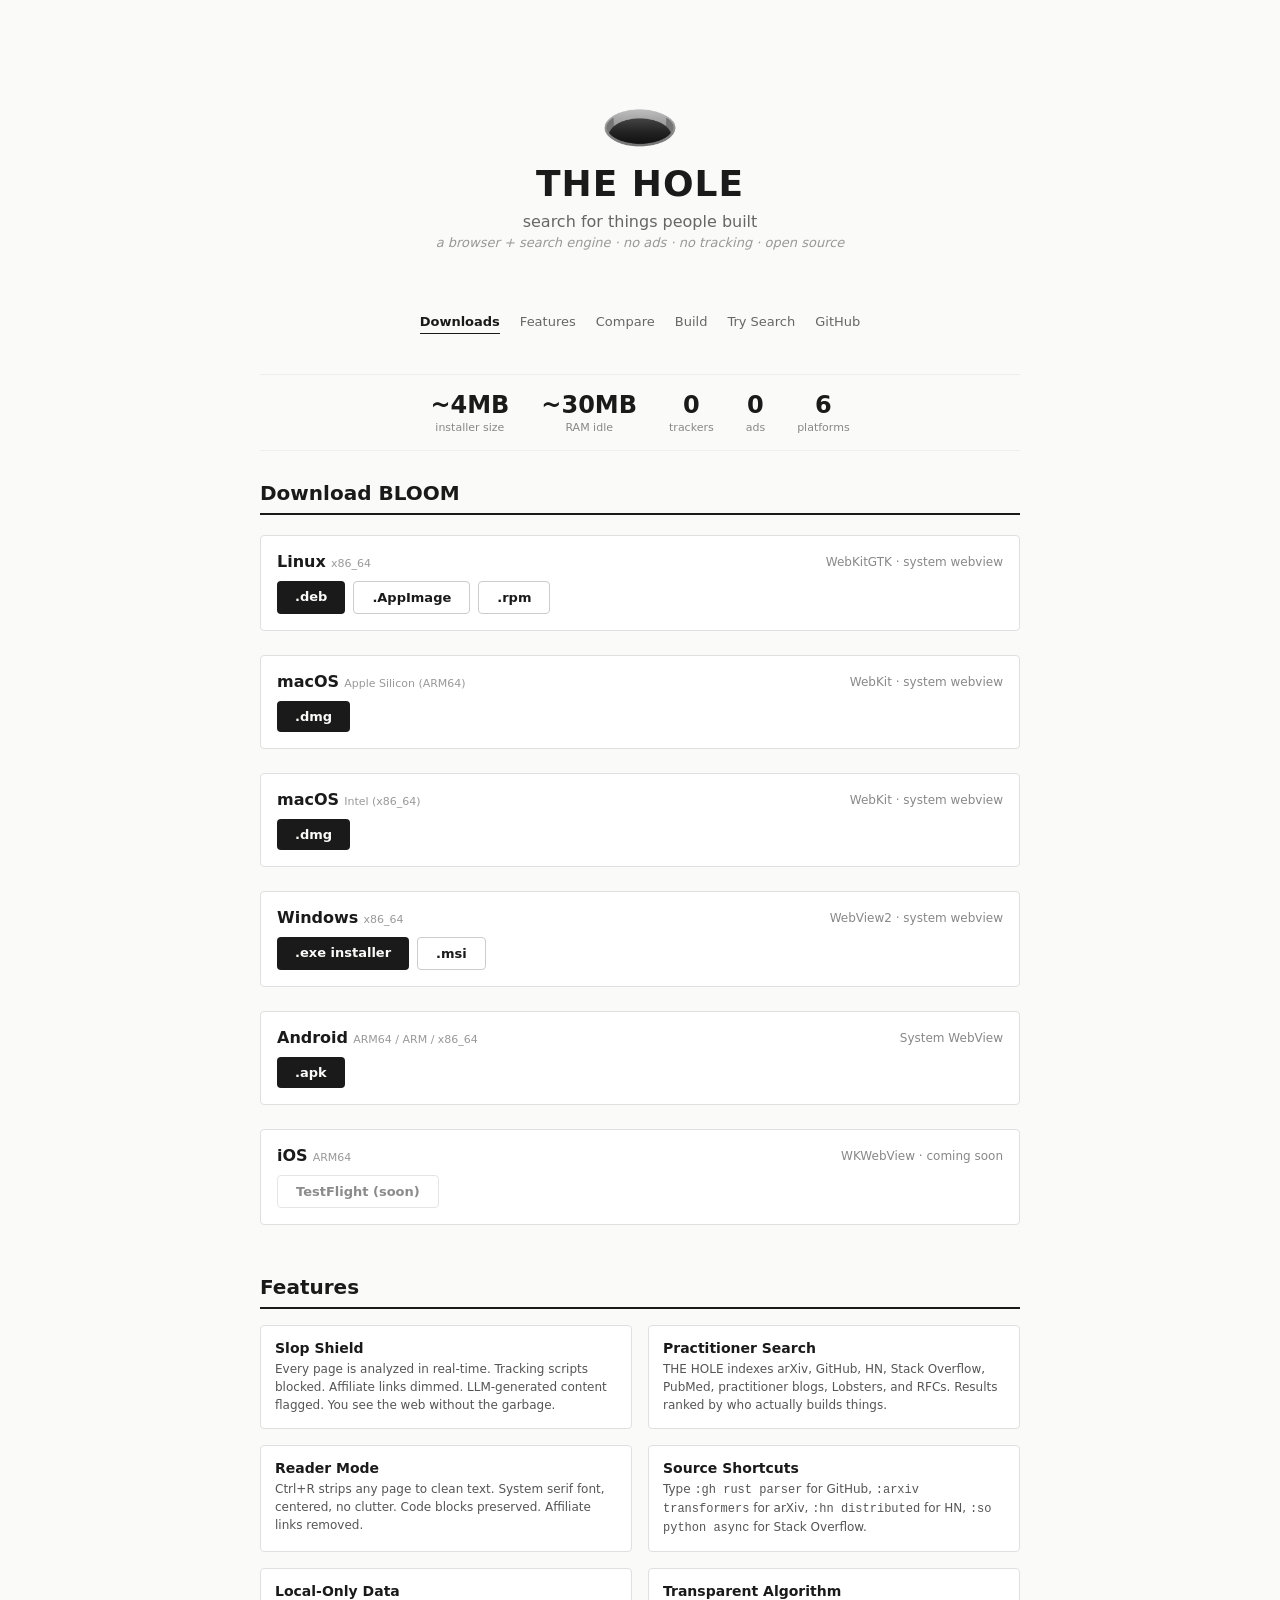
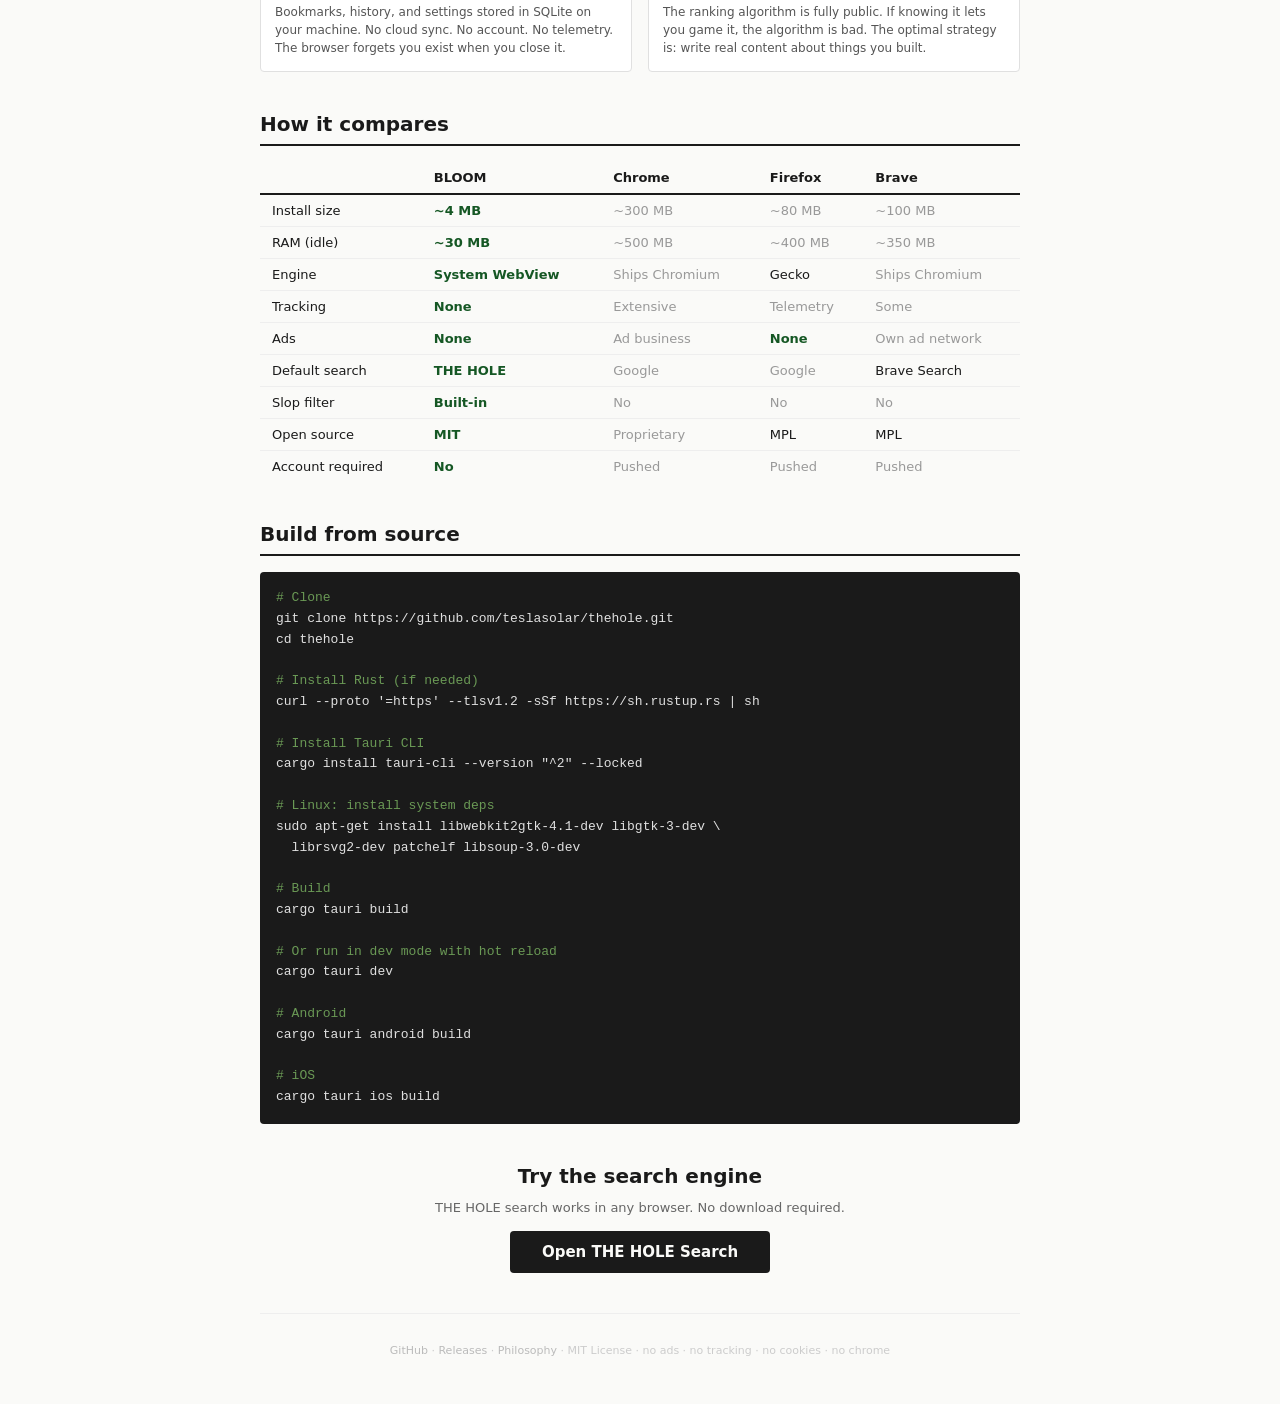
==== index.html @ 4059f8d6 "Add GitHub Pages site with download page and platform install guides - index.html: main landing page" ====
<!DOCTYPE html>
<html lang="en">
<head>
<meta charset="UTF-8">
<meta name="viewport" content="width=device-width,initial-scale=1">
<title>THE HOLE — download the browser that searches for things people built</title>
<meta name="description" content="Download BLOOM, the browser that IS the search engine. 4MB. No ads. No tracking. No Chrome.">
<style>
*{margin:0;padding:0;box-sizing:border-box}
body{font-family:system-ui,-apple-system,sans-serif;background:#fafaf8;color:#1a1a1a;min-height:100vh}
a{color:#1a1a1a}

/* ═══ LAYOUT ═══ */
.container{max-width:800px;margin:0 auto;padding:20px}

/* ═══ HERO ═══ */
.hero{text-align:center;padding:60px 0 40px}
.hero .icon{font-size:64px;margin-bottom:8px}
.hero h1{font-size:36px;font-weight:800;letter-spacing:1px}
.hero .tagline{color:#666;font-size:16px;margin-top:8px}
.hero .sub{color:#999;font-size:13px;margin-top:4px;font-style:italic}

/* ═══ NAV ═══ */
.nav{display:flex;justify-content:center;gap:20px;margin:20px 0 40px;font-size:13px}
.nav a{color:#666;text-decoration:none;padding:4px 0;border-bottom:1px solid transparent}
.nav a:hover{color:#1a1a1a;border-bottom-color:#1a1a1a}
.nav a.active{color:#1a1a1a;border-bottom-color:#1a1a1a;font-weight:600}

/* ═══ DOWNLOADS ═══ */
.downloads{margin:0 0 50px}
.downloads h2{font-size:20px;font-weight:700;margin-bottom:20px;padding-bottom:8px;border-bottom:2px solid #1a1a1a}
.platform{margin-bottom:24px;padding:16px;border:1px solid #e0e0e0;border-radius:4px;background:#fff}
.platform-header{display:flex;align-items:center;justify-content:space-between;margin-bottom:10px;flex-wrap:wrap;gap:8px}
.platform-name{font-size:16px;font-weight:700}
.platform-arch{font-size:11px;color:#999;font-weight:normal}
.platform-meta{font-size:12px;color:#888}
.dl-links{display:flex;gap:8px;flex-wrap:wrap}
.dl-btn{display:inline-block;padding:8px 18px;background:#1a1a1a;color:#fafaf8;text-decoration:none;border-radius:4px;font-size:13px;font-weight:600;transition:background .15s}
.dl-btn:hover{background:#333;color:#fafaf8}
.dl-btn.secondary{background:none;color:#1a1a1a;border:1px solid #ccc}
.dl-btn.secondary:hover{border-color:#1a1a1a}
.dl-size{font-size:11px;color:#999;margin-left:4px}

/* ═══ STATS ═══ */
.stats-bar{display:flex;justify-content:center;gap:32px;margin:30px 0;padding:16px 0;border-top:1px solid #eee;border-bottom:1px solid #eee}
.stat{text-align:center}
.stat-val{font-size:24px;font-weight:800}
.stat-label{font-size:11px;color:#888;margin-top:2px}

/* ═══ COMPARISON ═══ */
.compare{margin:40px 0}
.compare h2{font-size:20px;font-weight:700;margin-bottom:16px;padding-bottom:8px;border-bottom:2px solid #1a1a1a}
.compare-table{width:100%;border-collapse:collapse;font-size:13px}
.compare-table th{text-align:left;padding:8px 12px;border-bottom:2px solid #1a1a1a;font-weight:700}
.compare-table td{padding:8px 12px;border-bottom:1px solid #eee}
.compare-table tr:last-child td{border-bottom:none}
.compare-table .win{color:#155724;font-weight:600}
.compare-table .lose{color:#999}

/* ═══ FEATURES ═══ */
.features{margin:40px 0}
.features h2{font-size:20px;font-weight:700;margin-bottom:16px;padding-bottom:8px;border-bottom:2px solid #1a1a1a}
.feature-grid{display:grid;grid-template-columns:1fr 1fr;gap:16px}
.feature{padding:14px;border:1px solid #e0e0e0;border-radius:4px;background:#fff}
.feature h3{font-size:14px;font-weight:700;margin-bottom:4px}
.feature p{font-size:12px;color:#555;line-height:1.5}

/* ═══ BUILD FROM SOURCE ═══ */
.source{margin:40px 0}
.source h2{font-size:20px;font-weight:700;margin-bottom:16px;padding-bottom:8px;border-bottom:2px solid #1a1a1a}
.source pre{background:#1a1a1a;color:#e0e0e0;padding:16px;border-radius:4px;overflow-x:auto;font-size:13px;line-height:1.6}
.source code{font-family:'SF Mono',Monaco,'Cascadia Code',monospace}
.source .comment{color:#6a9955}

/* ═══ SEARCH ENGINE ═══ */
.search-section{margin:40px 0;text-align:center}
.search-section h2{font-size:20px;font-weight:700;margin-bottom:12px}
.search-section p{font-size:13px;color:#666;margin-bottom:16px}
.try-btn{display:inline-block;padding:12px 32px;background:#1a1a1a;color:#fafaf8;text-decoration:none;border-radius:4px;font-size:15px;font-weight:700}
.try-btn:hover{background:#333;color:#fafaf8}

/* ═══ FOOTER ═══ */
.footer{text-align:center;padding:30px 0;margin-top:40px;border-top:1px solid #eee;font-size:11px;color:#ccc}
.footer a{color:#bbb;text-decoration:none}
.footer a:hover{color:#888}

/* ═══ RESPONSIVE ═══ */
@media(max-width:600px){
  .hero{padding:30px 0 20px}
  .hero h1{font-size:26px}
  .feature-grid{grid-template-columns:1fr}
  .stats-bar{flex-wrap:wrap;gap:16px}
  .compare-table{font-size:12px}
  .compare-table th,.compare-table td{padding:6px 8px}
  .platform-header{flex-direction:column;align-items:flex-start}
}
</style>
</head>
<body>

<div class="container">

  <!-- ═══ HERO ═══ -->
  <div class="hero">
    <div class="icon">&#x1F573;&#xFE0F;</div>
    <h1>THE HOLE</h1>
    <div class="tagline">search for things people built</div>
    <div class="sub">a browser + search engine &middot; no ads &middot; no tracking &middot; open source</div>
  </div>

  <!-- ═══ NAV ═══ -->
  <div class="nav">
    <a href="#downloads" class="active">Downloads</a>
    <a href="#features">Features</a>
    <a href="#compare">Compare</a>
    <a href="#source">Build</a>
    <a href="frontend/index.html">Try Search</a>
    <a href="https://github.com/teslasolar/thehole">GitHub</a>
  </div>

  <!-- ═══ STATS ═══ -->
  <div class="stats-bar">
    <div class="stat"><div class="stat-val">~4MB</div><div class="stat-label">installer size</div></div>
    <div class="stat"><div class="stat-val">~30MB</div><div class="stat-label">RAM idle</div></div>
    <div class="stat"><div class="stat-val">0</div><div class="stat-label">trackers</div></div>
    <div class="stat"><div class="stat-val">0</div><div class="stat-label">ads</div></div>
    <div class="stat"><div class="stat-val">6</div><div class="stat-label">platforms</div></div>
  </div>

  <!-- ═══ DOWNLOADS ═══ -->
  <div class="downloads" id="downloads">
    <h2>Download BLOOM</h2>

    <div class="platform">
      <div class="platform-header">
        <div><span class="platform-name">Linux</span> <span class="platform-arch">x86_64</span></div>
        <div class="platform-meta">WebKitGTK &middot; system webview</div>
      </div>
      <div class="dl-links">
        <a class="dl-btn" href="https://github.com/teslasolar/thehole/releases/latest/download/THE.HOLE.BROWSER_amd64.deb">.deb</a>
        <a class="dl-btn secondary" href="https://github.com/teslasolar/thehole/releases/latest/download/THE.HOLE.BROWSER_amd64.AppImage">.AppImage</a>
        <a class="dl-btn secondary" href="https://github.com/teslasolar/thehole/releases/latest/download/THE.HOLE.BROWSER.x86_64.rpm">.rpm</a>
      </div>
    </div>

    <div class="platform">
      <div class="platform-header">
        <div><span class="platform-name">macOS</span> <span class="platform-arch">Apple Silicon (ARM64)</span></div>
        <div class="platform-meta">WebKit &middot; system webview</div>
      </div>
      <div class="dl-links">
        <a class="dl-btn" href="https://github.com/teslasolar/thehole/releases/latest/download/THE.HOLE.BROWSER_aarch64.dmg">.dmg</a>
      </div>
    </div>

    <div class="platform">
      <div class="platform-header">
        <div><span class="platform-name">macOS</span> <span class="platform-arch">Intel (x86_64)</span></div>
        <div class="platform-meta">WebKit &middot; system webview</div>
      </div>
      <div class="dl-links">
        <a class="dl-btn" href="https://github.com/teslasolar/thehole/releases/latest/download/THE.HOLE.BROWSER_x64.dmg">.dmg</a>
      </div>
    </div>

    <div class="platform">
      <div class="platform-header">
        <div><span class="platform-name">Windows</span> <span class="platform-arch">x86_64</span></div>
        <div class="platform-meta">WebView2 &middot; system webview</div>
      </div>
      <div class="dl-links">
        <a class="dl-btn" href="https://github.com/teslasolar/thehole/releases/latest/download/THE.HOLE.BROWSER_x64-setup.exe">.exe installer</a>
        <a class="dl-btn secondary" href="https://github.com/teslasolar/thehole/releases/latest/download/THE.HOLE.BROWSER_x64.msi">.msi</a>
      </div>
    </div>

    <div class="platform">
      <div class="platform-header">
        <div><span class="platform-name">Android</span> <span class="platform-arch">ARM64 / ARM / x86_64</span></div>
        <div class="platform-meta">System WebView</div>
      </div>
      <div class="dl-links">
        <a class="dl-btn" href="https://github.com/teslasolar/thehole/releases/latest/download/THE.HOLE.BROWSER.apk">.apk</a>
      </div>
    </div>

    <div class="platform">
      <div class="platform-header">
        <div><span class="platform-name">iOS</span> <span class="platform-arch">ARM64</span></div>
        <div class="platform-meta">WKWebView &middot; coming soon</div>
      </div>
      <div class="dl-links">
        <span class="dl-btn secondary" style="opacity:0.5;cursor:default">TestFlight (soon)</span>
      </div>
    </div>
  </div>

  <!-- ═══ FEATURES ═══ -->
  <div class="features" id="features">
    <h2>Features</h2>
    <div class="feature-grid">
      <div class="feature">
        <h3>Slop Shield</h3>
        <p>Every page is analyzed in real-time. Tracking scripts blocked. Affiliate links dimmed. LLM-generated content flagged. You see the web without the garbage.</p>
      </div>
      <div class="feature">
        <h3>Practitioner Search</h3>
        <p>THE HOLE indexes arXiv, GitHub, HN, Stack Overflow, PubMed, practitioner blogs, Lobsters, and RFCs. Results ranked by who actually builds things.</p>
      </div>
      <div class="feature">
        <h3>Reader Mode</h3>
        <p>Ctrl+R strips any page to clean text. System serif font, centered, no clutter. Code blocks preserved. Affiliate links removed.</p>
      </div>
      <div class="feature">
        <h3>Source Shortcuts</h3>
        <p>Type <code>:gh rust parser</code> for GitHub, <code>:arxiv transformers</code> for arXiv, <code>:hn distributed</code> for HN, <code>:so python async</code> for Stack Overflow.</p>
      </div>
      <div class="feature">
        <h3>Local-Only Data</h3>
        <p>Bookmarks, history, and settings stored in SQLite on your machine. No cloud sync. No account. No telemetry. The browser forgets you exist when you close it.</p>
      </div>
      <div class="feature">
        <h3>Transparent Algorithm</h3>
        <p>The ranking algorithm is fully public. If knowing it lets you game it, the algorithm is bad. The optimal strategy is: write real content about things you built.</p>
      </div>
    </div>
  </div>

  <!-- ═══ COMPARISON ═══ -->
  <div class="compare" id="compare">
    <h2>How it compares</h2>
    <table class="compare-table">
      <thead>
        <tr><th></th><th>BLOOM</th><th>Chrome</th><th>Firefox</th><th>Brave</th></tr>
      </thead>
      <tbody>
        <tr>
          <td>Install size</td>
          <td class="win">~4 MB</td>
          <td class="lose">~300 MB</td>
          <td class="lose">~80 MB</td>
          <td class="lose">~100 MB</td>
        </tr>
        <tr>
          <td>RAM (idle)</td>
          <td class="win">~30 MB</td>
          <td class="lose">~500 MB</td>
          <td class="lose">~400 MB</td>
          <td class="lose">~350 MB</td>
        </tr>
        <tr>
          <td>Engine</td>
          <td class="win">System WebView</td>
          <td class="lose">Ships Chromium</td>
          <td>Gecko</td>
          <td class="lose">Ships Chromium</td>
        </tr>
        <tr>
          <td>Tracking</td>
          <td class="win">None</td>
          <td class="lose">Extensive</td>
          <td class="lose">Telemetry</td>
          <td class="lose">Some</td>
        </tr>
        <tr>
          <td>Ads</td>
          <td class="win">None</td>
          <td class="lose">Ad business</td>
          <td class="win">None</td>
          <td class="lose">Own ad network</td>
        </tr>
        <tr>
          <td>Default search</td>
          <td class="win">THE HOLE</td>
          <td class="lose">Google</td>
          <td class="lose">Google</td>
          <td>Brave Search</td>
        </tr>
        <tr>
          <td>Slop filter</td>
          <td class="win">Built-in</td>
          <td class="lose">No</td>
          <td class="lose">No</td>
          <td class="lose">No</td>
        </tr>
        <tr>
          <td>Open source</td>
          <td class="win">MIT</td>
          <td class="lose">Proprietary</td>
          <td>MPL</td>
          <td>MPL</td>
        </tr>
        <tr>
          <td>Account required</td>
          <td class="win">No</td>
          <td class="lose">Pushed</td>
          <td class="lose">Pushed</td>
          <td class="lose">Pushed</td>
        </tr>
      </tbody>
    </table>
  </div>

  <!-- ═══ BUILD FROM SOURCE ═══ -->
  <div class="source" id="source">
    <h2>Build from source</h2>
    <pre><code><span class="comment"># Clone</span>
git clone https://github.com/teslasolar/thehole.git
cd thehole

<span class="comment"># Install Rust (if needed)</span>
curl --proto '=https' --tlsv1.2 -sSf https://sh.rustup.rs | sh

<span class="comment"># Install Tauri CLI</span>
cargo install tauri-cli --version "^2" --locked

<span class="comment"># Linux: install system deps</span>
sudo apt-get install libwebkit2gtk-4.1-dev libgtk-3-dev \
  librsvg2-dev patchelf libsoup-3.0-dev

<span class="comment"># Build</span>
cargo tauri build

<span class="comment"># Or run in dev mode with hot reload</span>
cargo tauri dev

<span class="comment"># Android</span>
cargo tauri android build

<span class="comment"># iOS</span>
cargo tauri ios build</code></pre>
  </div>

  <!-- ═══ TRY THE SEARCH ENGINE ═══ -->
  <div class="search-section">
    <h2>Try the search engine</h2>
    <p>THE HOLE search works in any browser. No download required.</p>
    <a class="try-btn" href="frontend/index.html">Open THE HOLE Search</a>
  </div>

  <!-- ═══ FOOTER ═══ -->
  <div class="footer">
    <a href="https://github.com/teslasolar/thehole">GitHub</a> &middot;
    <a href="https://github.com/teslasolar/thehole/releases">Releases</a> &middot;
    <a href="docs/PHILOSOPHY.md">Philosophy</a> &middot;
    MIT License &middot;
    no ads &middot; no tracking &middot; no cookies &middot; no chrome
  </div>

</div>

</body>
</html>
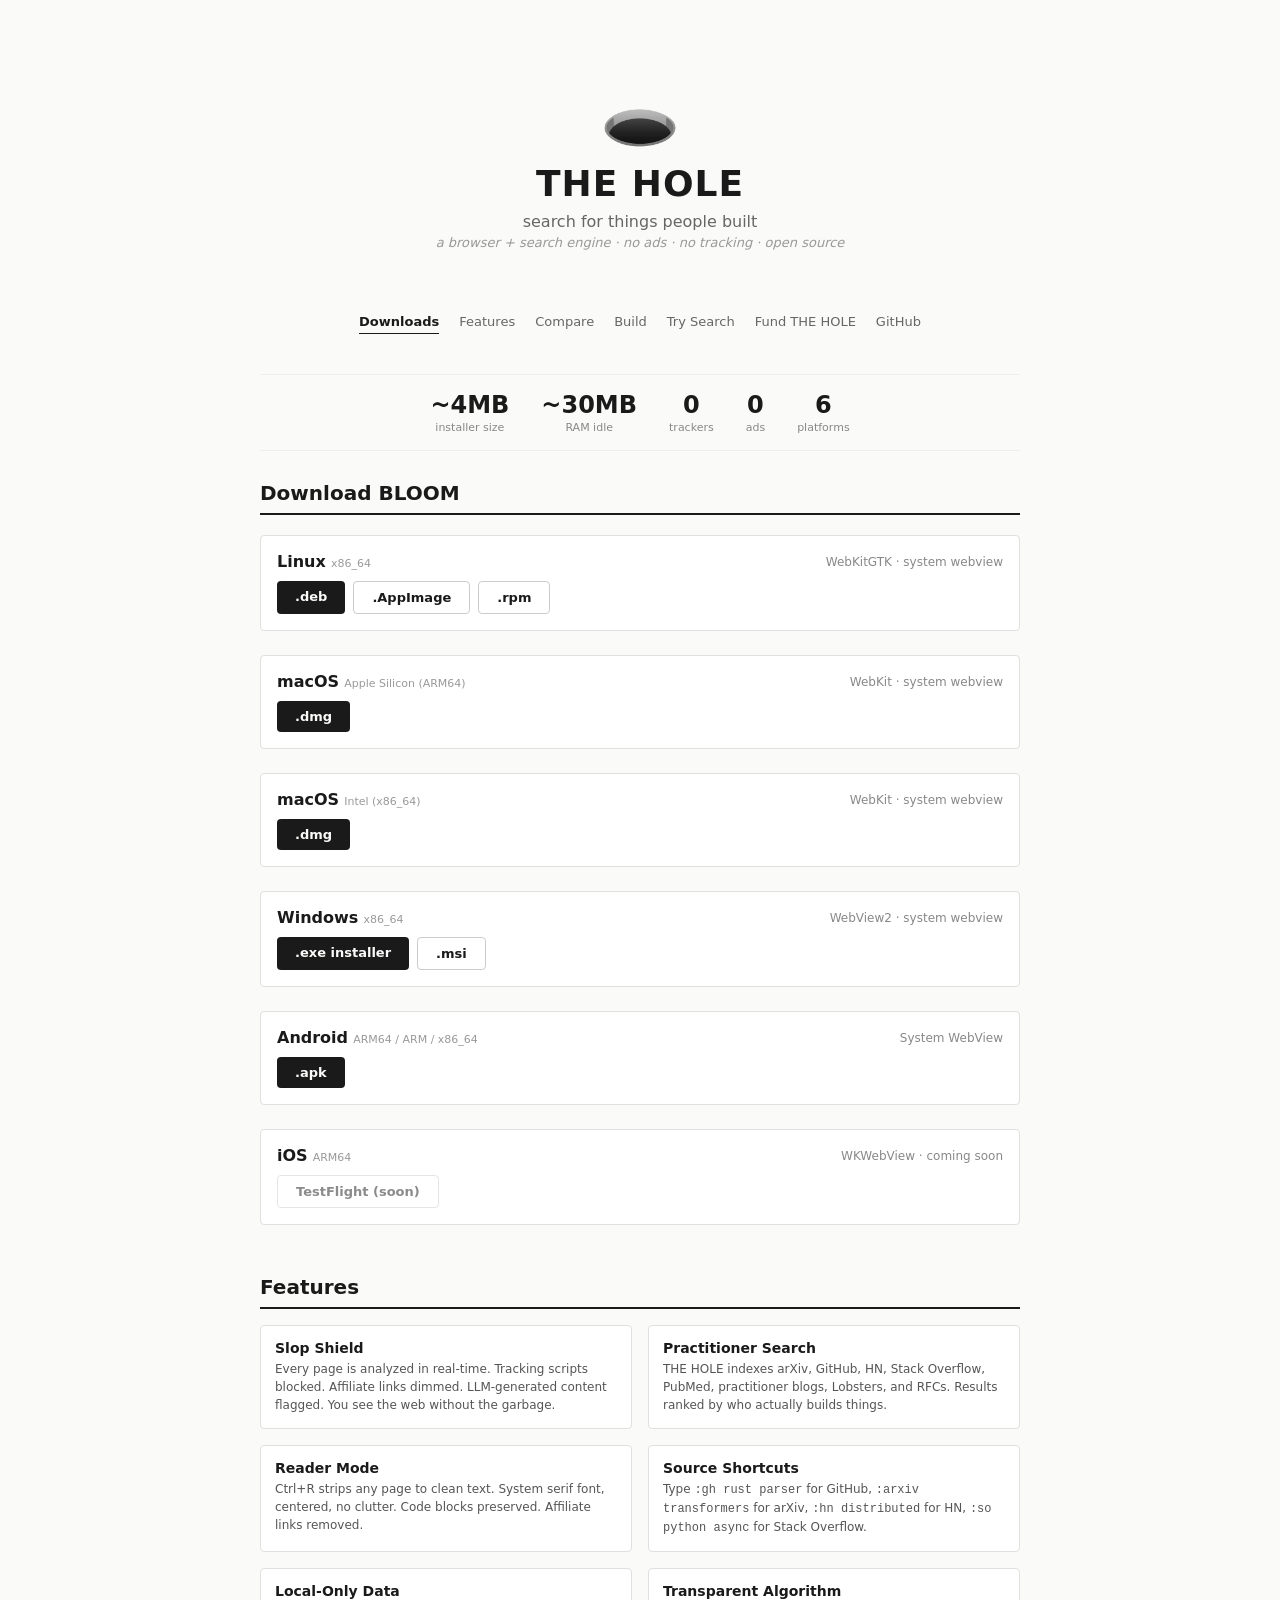
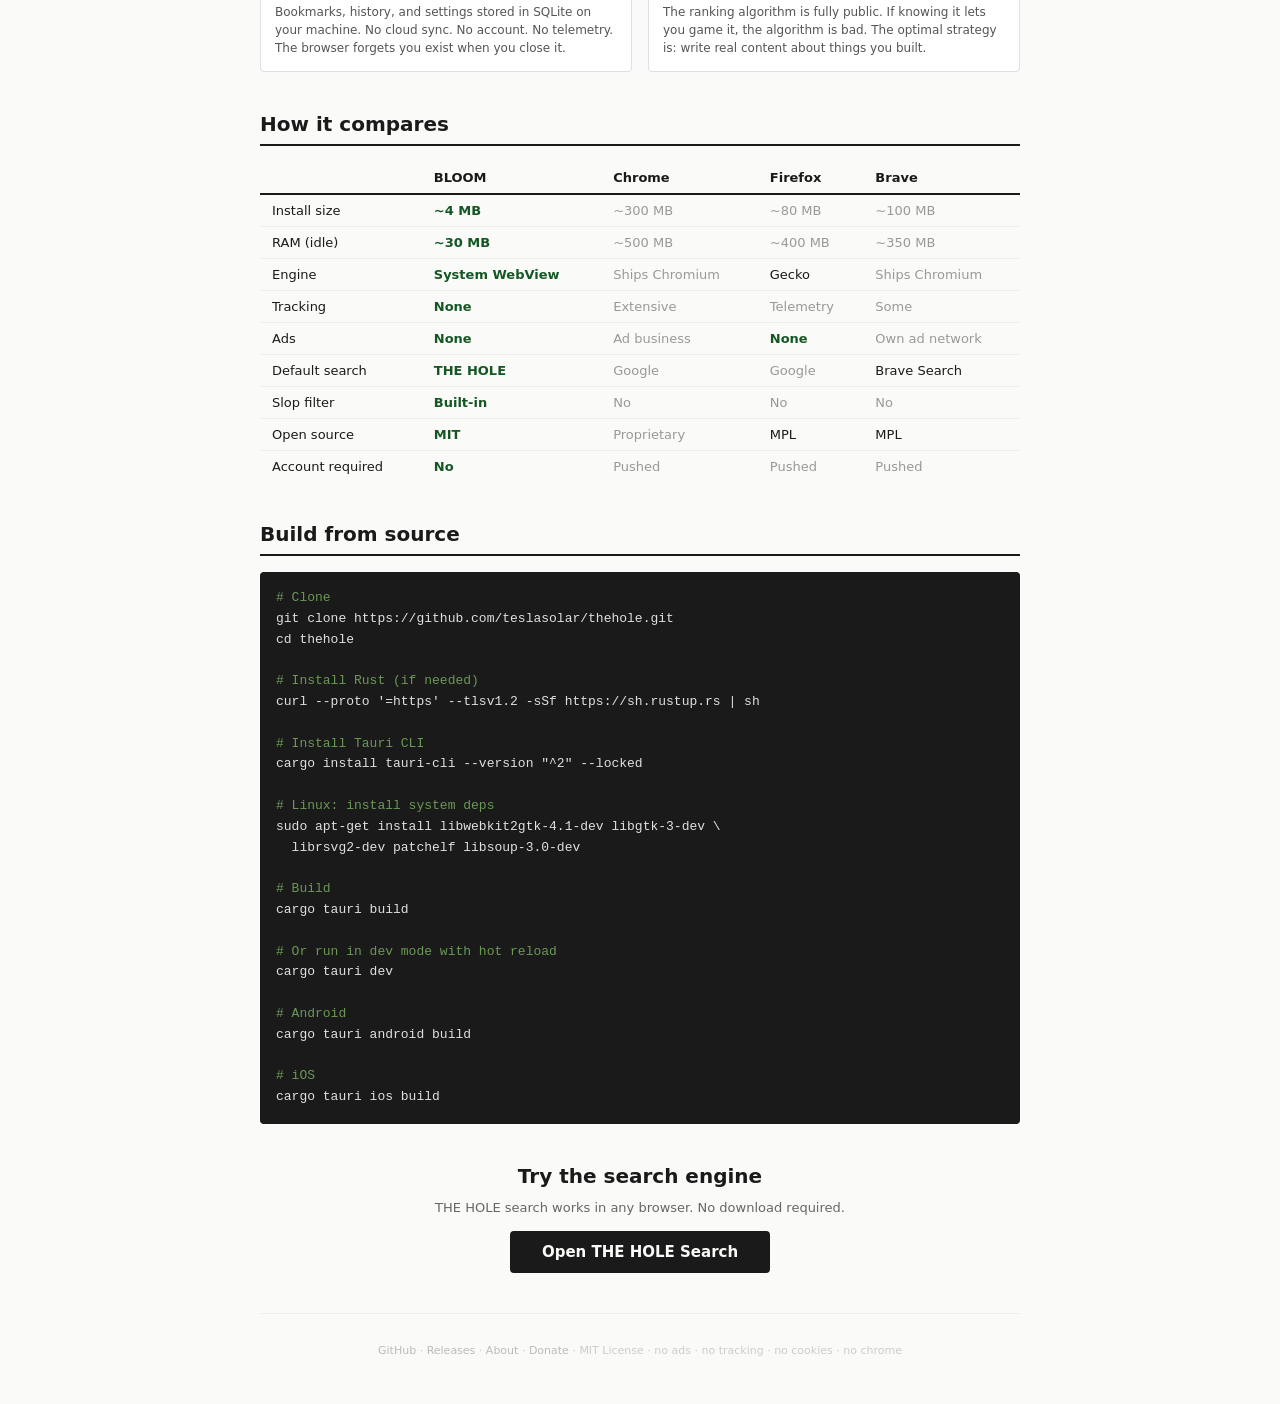
==== commit 61a1fd0b: "Add donation page and link from landing page - pages/donate.html: funding page with Venmo, GitHub Sp" ====
--- a/index.html
+++ b/index.html
@@ -115,6 +115,7 @@
     <a href="#compare">Compare</a>
     <a href="#source">Build</a>
     <a href="frontend/index.html">Try Search</a>
+    <a href="pages/donate.html">Fund THE HOLE</a>
     <a href="https://github.com/teslasolar/thehole">GitHub</a>
   </div>
 
@@ -342,7 +343,8 @@
   <div class="footer">
     <a href="https://github.com/teslasolar/thehole">GitHub</a> &middot;
     <a href="https://github.com/teslasolar/thehole/releases">Releases</a> &middot;
-    <a href="docs/PHILOSOPHY.md">Philosophy</a> &middot;
+    <a href="pages/about.html">About</a> &middot;
+    <a href="pages/donate.html">Donate</a> &middot;
     MIT License &middot;
     no ads &middot; no tracking &middot; no cookies &middot; no chrome
   </div>
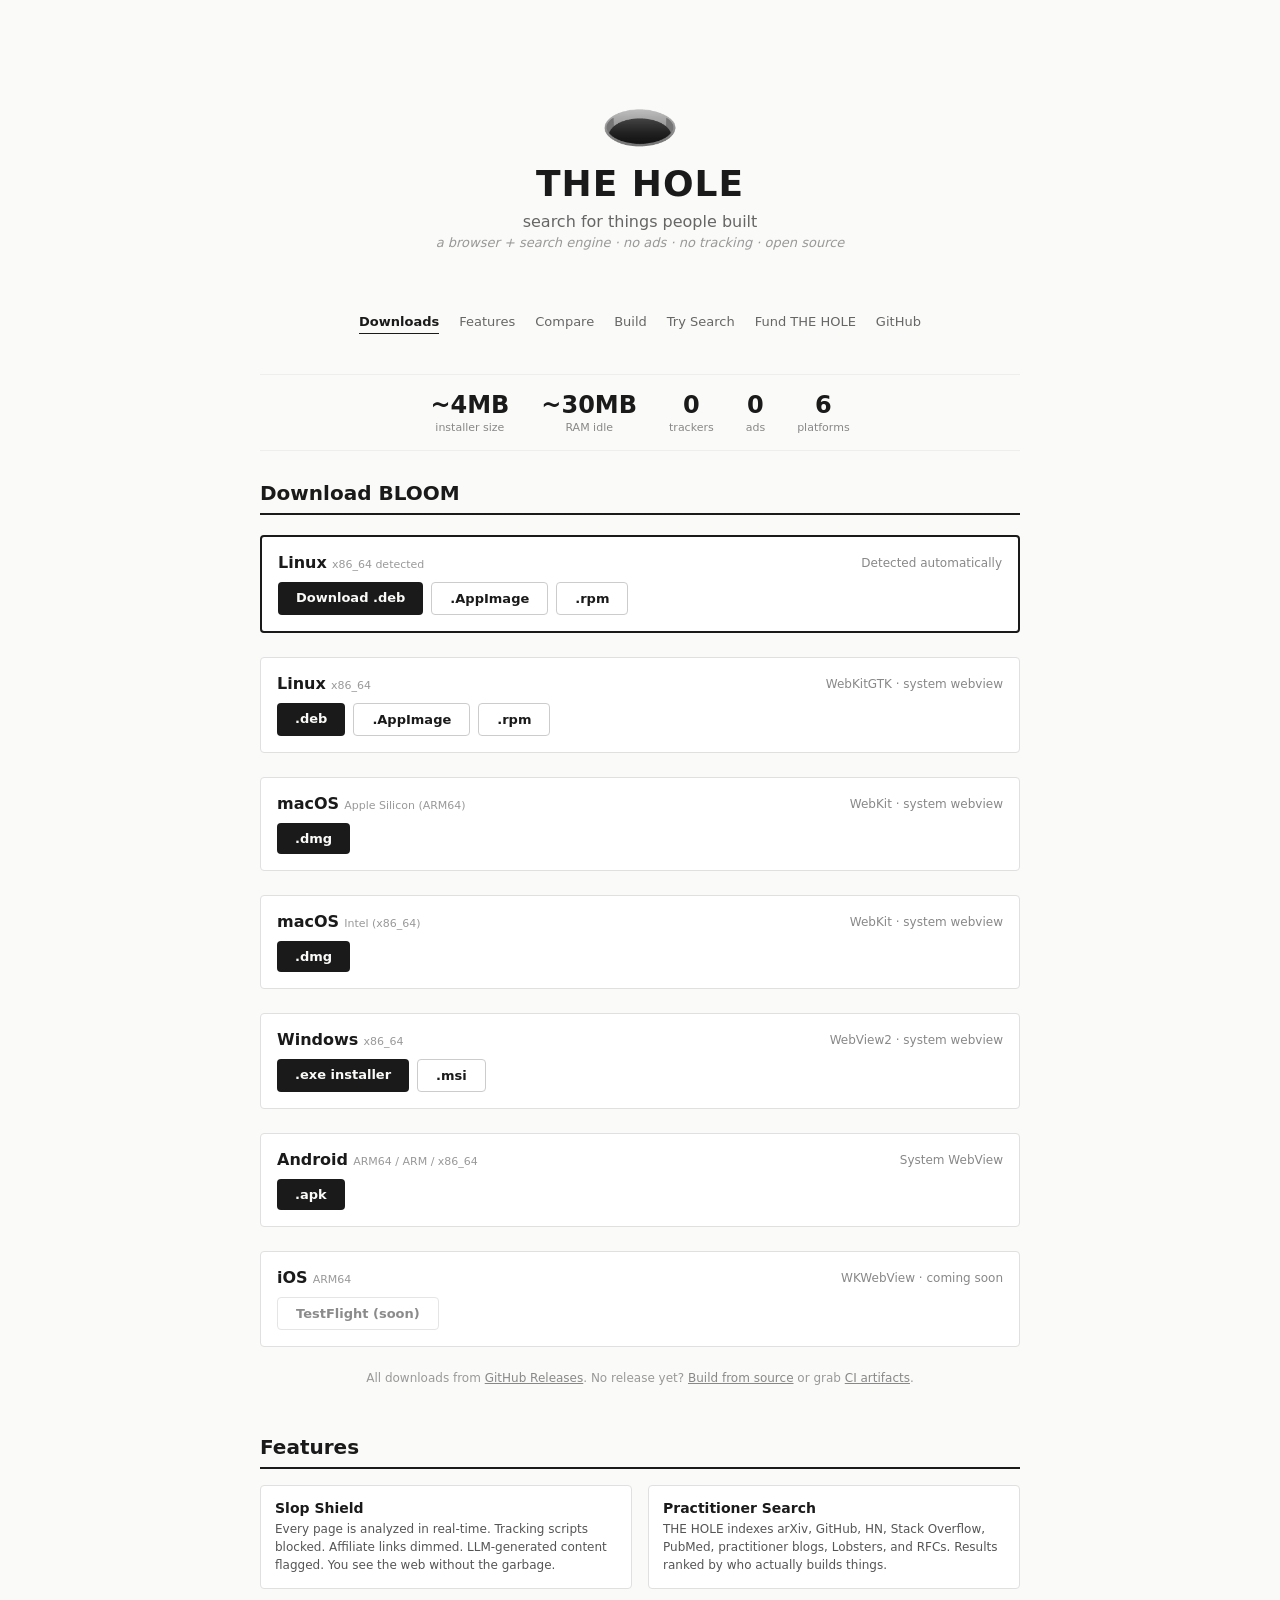
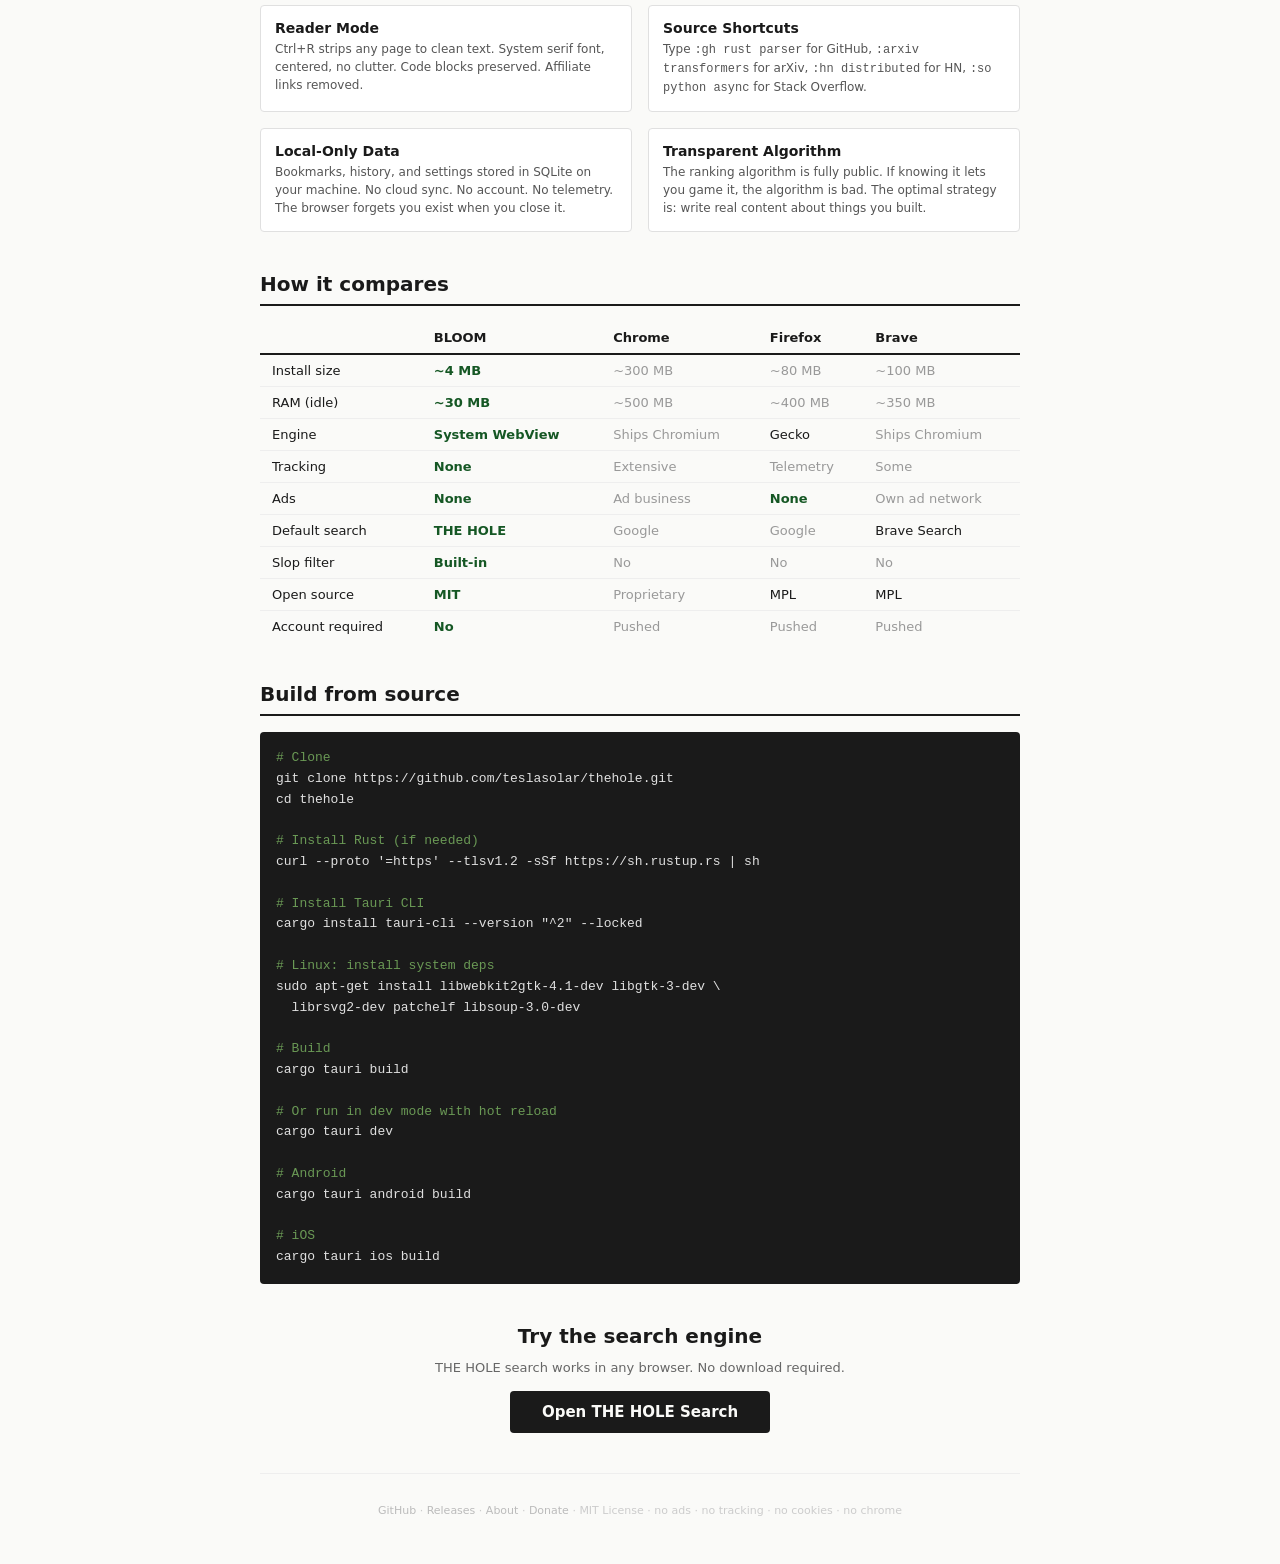
==== commit 78bb6b34: "Fix download links to match actual Tauri artifact filenames - URLs now use %20 for spaces matching r" ====
--- a/index.html
+++ b/index.html
@@ -132,15 +132,29 @@
   <div class="downloads" id="downloads">
     <h2>Download BLOOM</h2>
 
+    <div id="no-release-banner" class="note" style="display:none;background:#fff8e1;border-left:3px solid #f9a825;padding:12px 16px;margin-bottom:20px;font-size:13px;color:#555;border-radius:0 4px 4px 0">
+      No release published yet. Downloads will work once the first release is tagged.
+      For now, <a href="#source">build from source</a> or grab CI artifacts from
+      <a href="https://github.com/teslasolar/TheHole/actions">GitHub Actions</a>.
+    </div>
+
+    <div class="platform" id="platform-detect" style="display:none;border:2px solid #1a1a1a">
+      <div class="platform-header">
+        <div><span class="platform-name" id="detect-name">Your platform</span> <span class="platform-arch" id="detect-arch"></span></div>
+        <div class="platform-meta">Detected automatically</div>
+      </div>
+      <div class="dl-links" id="detect-links"></div>
+    </div>
+
     <div class="platform">
       <div class="platform-header">
         <div><span class="platform-name">Linux</span> <span class="platform-arch">x86_64</span></div>
         <div class="platform-meta">WebKitGTK &middot; system webview</div>
       </div>
       <div class="dl-links">
-        <a class="dl-btn" href="https://github.com/teslasolar/thehole/releases/latest/download/THE.HOLE.BROWSER_amd64.deb">.deb</a>
-        <a class="dl-btn secondary" href="https://github.com/teslasolar/thehole/releases/latest/download/THE.HOLE.BROWSER_amd64.AppImage">.AppImage</a>
-        <a class="dl-btn secondary" href="https://github.com/teslasolar/thehole/releases/latest/download/THE.HOLE.BROWSER.x86_64.rpm">.rpm</a>
+        <a class="dl-btn" href="https://github.com/teslasolar/TheHole/releases/latest/download/THE%20HOLE%20BROWSER_0.1.0_amd64.deb">.deb</a>
+        <a class="dl-btn secondary" href="https://github.com/teslasolar/TheHole/releases/latest/download/THE%20HOLE%20BROWSER_0.1.0_amd64.AppImage">.AppImage</a>
+        <a class="dl-btn secondary" href="https://github.com/teslasolar/TheHole/releases/latest/download/THE%20HOLE%20BROWSER-0.1.0-1.x86_64.rpm">.rpm</a>
       </div>
     </div>
 
@@ -150,7 +164,7 @@
         <div class="platform-meta">WebKit &middot; system webview</div>
       </div>
       <div class="dl-links">
-        <a class="dl-btn" href="https://github.com/teslasolar/thehole/releases/latest/download/THE.HOLE.BROWSER_aarch64.dmg">.dmg</a>
+        <a class="dl-btn" href="https://github.com/teslasolar/TheHole/releases/latest/download/THE%20HOLE%20BROWSER_0.1.0_aarch64.dmg">.dmg</a>
       </div>
     </div>
 
@@ -160,7 +174,7 @@
         <div class="platform-meta">WebKit &middot; system webview</div>
       </div>
       <div class="dl-links">
-        <a class="dl-btn" href="https://github.com/teslasolar/thehole/releases/latest/download/THE.HOLE.BROWSER_x64.dmg">.dmg</a>
+        <a class="dl-btn" href="https://github.com/teslasolar/TheHole/releases/latest/download/THE%20HOLE%20BROWSER_0.1.0_x64.dmg">.dmg</a>
       </div>
     </div>
 
@@ -170,8 +184,8 @@
         <div class="platform-meta">WebView2 &middot; system webview</div>
       </div>
       <div class="dl-links">
-        <a class="dl-btn" href="https://github.com/teslasolar/thehole/releases/latest/download/THE.HOLE.BROWSER_x64-setup.exe">.exe installer</a>
-        <a class="dl-btn secondary" href="https://github.com/teslasolar/thehole/releases/latest/download/THE.HOLE.BROWSER_x64.msi">.msi</a>
+        <a class="dl-btn" href="https://github.com/teslasolar/TheHole/releases/latest/download/THE%20HOLE%20BROWSER_0.1.0_x64-setup.exe">.exe installer</a>
+        <a class="dl-btn secondary" href="https://github.com/teslasolar/TheHole/releases/latest/download/THE%20HOLE%20BROWSER_0.1.0_x64_en-US.msi">.msi</a>
       </div>
     </div>
 
@@ -181,7 +195,7 @@
         <div class="platform-meta">System WebView</div>
       </div>
       <div class="dl-links">
-        <a class="dl-btn" href="https://github.com/teslasolar/thehole/releases/latest/download/THE.HOLE.BROWSER.apk">.apk</a>
+        <a class="dl-btn" href="https://github.com/teslasolar/TheHole/releases/latest/download/app-universal-release.apk">.apk</a>
       </div>
     </div>
 
@@ -194,6 +208,12 @@
         <span class="dl-btn secondary" style="opacity:0.5;cursor:default">TestFlight (soon)</span>
       </div>
     </div>
+
+    <p style="font-size:12px;color:#999;margin-top:12px;text-align:center">
+      All downloads from <a href="https://github.com/teslasolar/TheHole/releases" style="color:#888">GitHub Releases</a>.
+      No release yet? <a href="#source" style="color:#888">Build from source</a> or grab
+      <a href="https://github.com/teslasolar/TheHole/actions" style="color:#888">CI artifacts</a>.
+    </p>
   </div>
 
   <!-- ═══ FEATURES ═══ -->
@@ -351,5 +371,65 @@
 
 </div>
 
+<script>
+// Detect platform and highlight the right download
+(function(){
+  var ua = navigator.userAgent || '';
+  var p = navigator.platform || '';
+  var det = document.getElementById('platform-detect');
+  var name = document.getElementById('detect-name');
+  var arch = document.getElementById('detect-arch');
+  var links = document.getElementById('detect-links');
+  var base = 'https://github.com/teslasolar/TheHole/releases/latest/download/';
+
+  function btn(href, label, primary) {
+    return '<a class="dl-btn' + (primary ? '' : ' secondary') + '" href="' + href + '">' + label + '</a>';
+  }
+
+  if (/Android/i.test(ua)) {
+    name.textContent = 'Android';
+    arch.textContent = 'detected';
+    links.innerHTML = btn(base + 'app-universal-release.apk', 'Download .apk', true);
+  } else if (/iPhone|iPad|iPod/i.test(ua)) {
+    name.textContent = 'iOS';
+    arch.textContent = 'detected';
+    links.innerHTML = '<span class="dl-btn secondary" style="opacity:0.5;cursor:default">TestFlight (soon)</span>';
+  } else if (/Win/i.test(p)) {
+    name.textContent = 'Windows';
+    arch.textContent = 'x86_64 detected';
+    links.innerHTML = btn(base + 'THE%20HOLE%20BROWSER_0.1.0_x64-setup.exe', 'Download .exe', true) +
+      btn(base + 'THE%20HOLE%20BROWSER_0.1.0_x64_en-US.msi', '.msi', false);
+  } else if (/Mac/i.test(p)) {
+    var isArm = /arm|aarch/i.test(ua) || (navigator.userAgentData && navigator.userAgentData.architecture === 'arm');
+    if (isArm || /Apple\s?M/i.test(ua) || !(/Intel/i.test(ua))) {
+      name.textContent = 'macOS';
+      arch.textContent = 'Apple Silicon detected';
+      links.innerHTML = btn(base + 'THE%20HOLE%20BROWSER_0.1.0_aarch64.dmg', 'Download .dmg', true);
+    } else {
+      name.textContent = 'macOS';
+      arch.textContent = 'Intel detected';
+      links.innerHTML = btn(base + 'THE%20HOLE%20BROWSER_0.1.0_x64.dmg', 'Download .dmg', true);
+    }
+  } else if (/Linux/i.test(p)) {
+    name.textContent = 'Linux';
+    arch.textContent = 'x86_64 detected';
+    links.innerHTML = btn(base + 'THE%20HOLE%20BROWSER_0.1.0_amd64.deb', 'Download .deb', true) +
+      btn(base + 'THE%20HOLE%20BROWSER_0.1.0_amd64.AppImage', '.AppImage', false) +
+      btn(base + 'THE%20HOLE%20BROWSER-0.1.0-1.x86_64.rpm', '.rpm', false);
+  }
+
+  if (links.innerHTML) det.style.display = '';
+
+  // Check if release exists — show banner if not
+  var xhr = new XMLHttpRequest();
+  xhr.open('HEAD', base + 'THE%20HOLE%20BROWSER_0.1.0_amd64.deb', true);
+  xhr.onreadystatechange = function() {
+    if (xhr.readyState === 4 && xhr.status === 404) {
+      document.getElementById('no-release-banner').style.display = '';
+    }
+  };
+  xhr.send();
+})();
+</script>
 </body>
 </html>
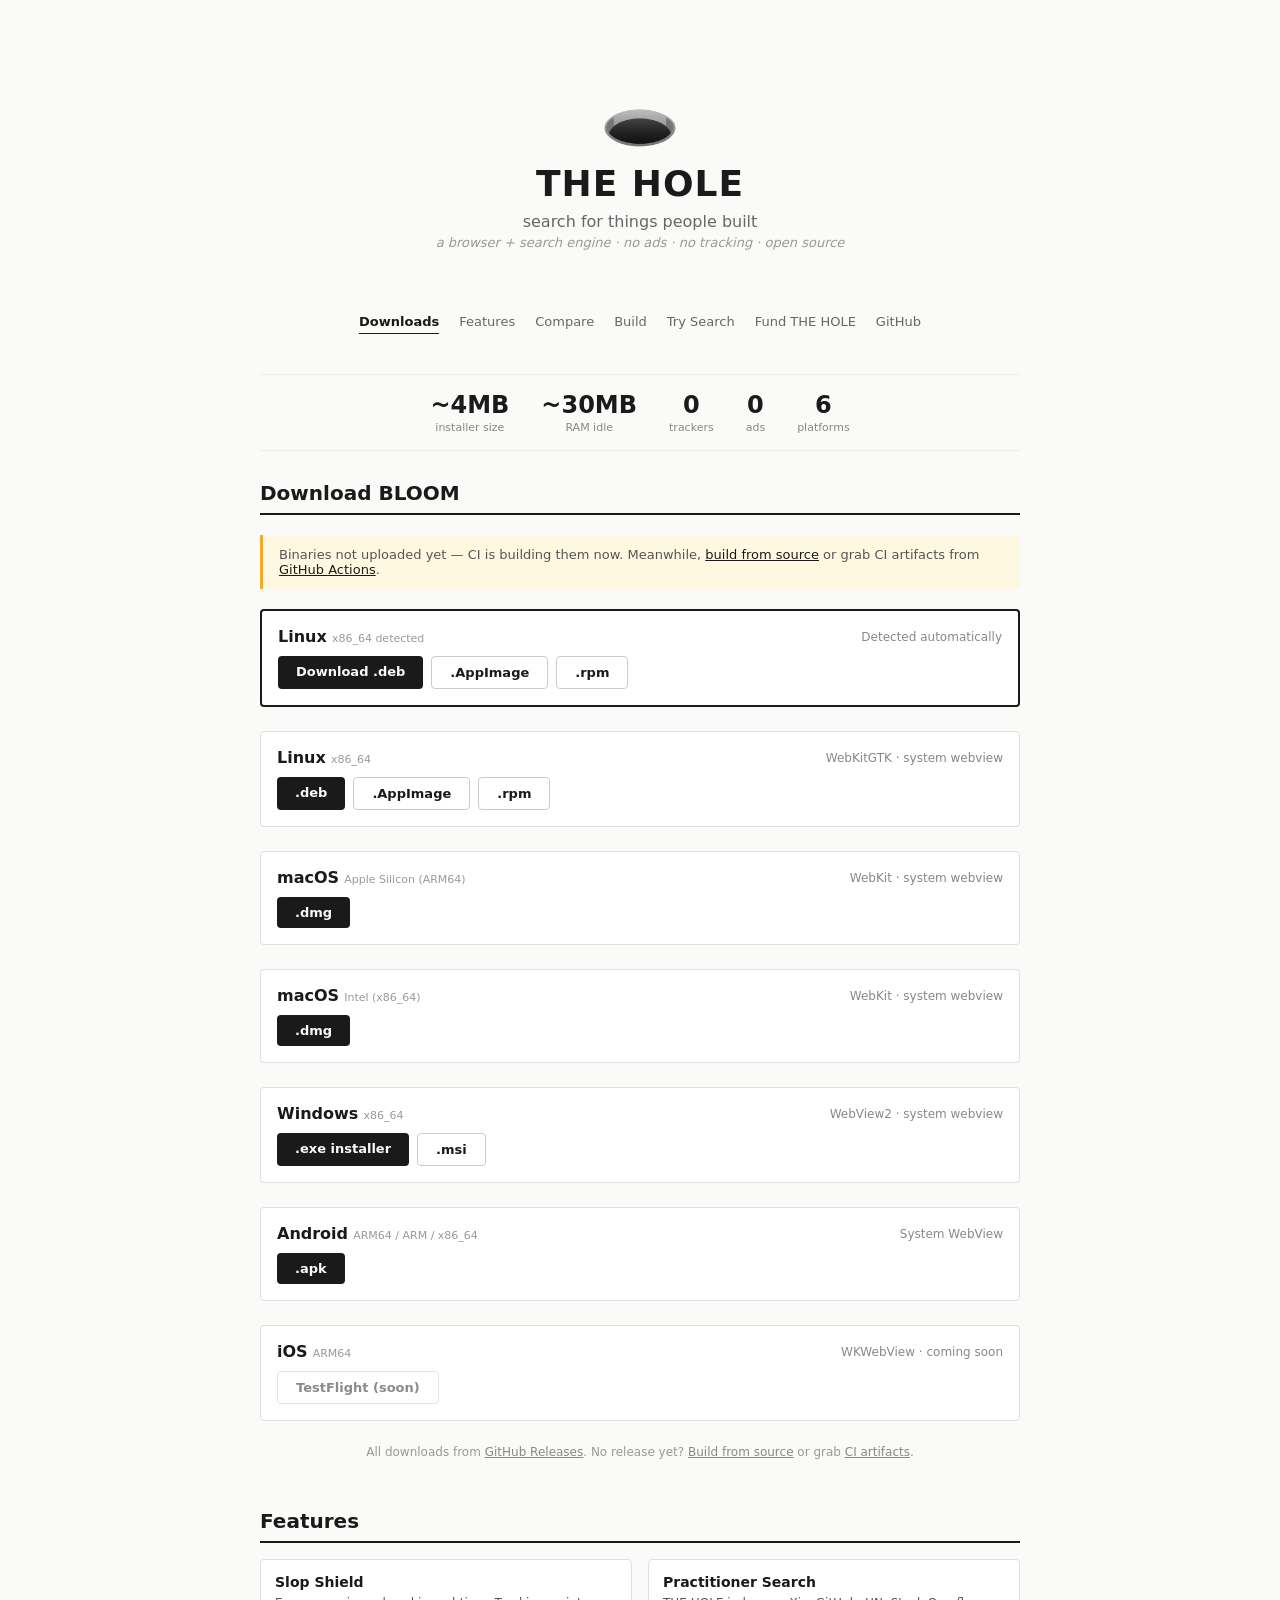
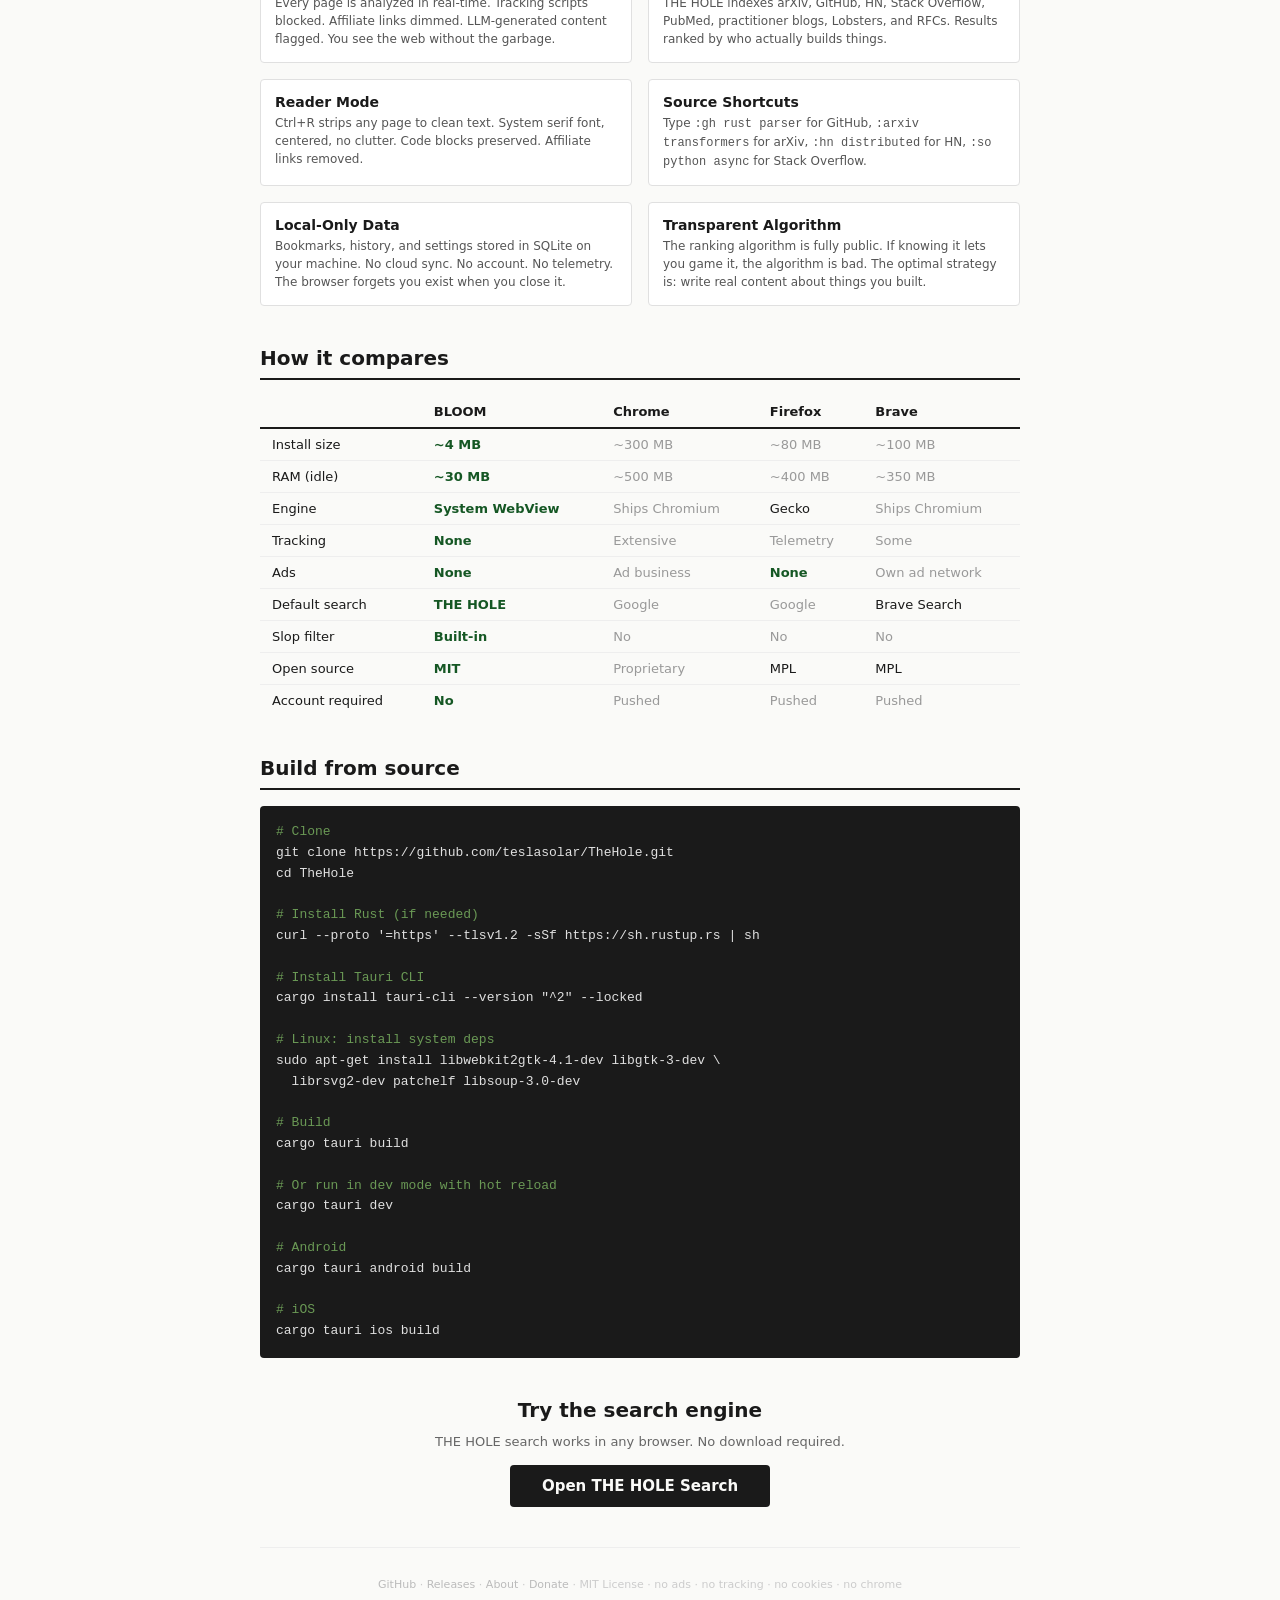
==== commit 999f567d: "Fix repo casing (TheHole not thehole) across all pages, fix release banner - All links now use tesla" ====
--- a/index.html
+++ b/index.html
@@ -115,7 +115,7 @@
     <a href="#compare">Compare</a>
     <a href="#source">Build</a>
     <a href="frontend/index.html">Try Search</a>
-    <a href="pages/donate.html">Fund THE HOLE</a>
+    <a href="donations/">Fund THE HOLE</a>
     <a href="https://github.com/teslasolar/thehole">GitHub</a>
   </div>
 
@@ -133,8 +133,8 @@
     <h2>Download BLOOM</h2>
 
     <div id="no-release-banner" class="note" style="display:none;background:#fff8e1;border-left:3px solid #f9a825;padding:12px 16px;margin-bottom:20px;font-size:13px;color:#555;border-radius:0 4px 4px 0">
-      No release published yet. Downloads will work once the first release is tagged.
-      For now, <a href="#source">build from source</a> or grab CI artifacts from
+      Binaries not uploaded yet &mdash; CI is building them now.
+      Meanwhile, <a href="#source">build from source</a> or grab CI artifacts from
       <a href="https://github.com/teslasolar/TheHole/actions">GitHub Actions</a>.
     </div>
 
@@ -326,8 +326,8 @@
   <div class="source" id="source">
     <h2>Build from source</h2>
     <pre><code><span class="comment"># Clone</span>
-git clone https://github.com/teslasolar/thehole.git
-cd thehole
+git clone https://github.com/teslasolar/TheHole.git
+cd TheHole
 
 <span class="comment"># Install Rust (if needed)</span>
 curl --proto '=https' --tlsv1.2 -sSf https://sh.rustup.rs | sh
@@ -361,10 +361,10 @@
 
   <!-- ═══ FOOTER ═══ -->
   <div class="footer">
-    <a href="https://github.com/teslasolar/thehole">GitHub</a> &middot;
-    <a href="https://github.com/teslasolar/thehole/releases">Releases</a> &middot;
+    <a href="https://github.com/teslasolar/TheHole">GitHub</a> &middot;
+    <a href="https://github.com/teslasolar/TheHole/releases">Releases</a> &middot;
     <a href="pages/about.html">About</a> &middot;
-    <a href="pages/donate.html">Donate</a> &middot;
+    <a href="donations/">Donate</a> &middot;
     MIT License &middot;
     no ads &middot; no tracking &middot; no cookies &middot; no chrome
   </div>
@@ -420,15 +420,17 @@
 
   if (links.innerHTML) det.style.display = '';
 
-  // Check if release exists — show banner if not
-  var xhr = new XMLHttpRequest();
-  xhr.open('HEAD', base + 'THE%20HOLE%20BROWSER_0.1.0_amd64.deb', true);
-  xhr.onreadystatechange = function() {
-    if (xhr.readyState === 4 && xhr.status === 404) {
+  // Check if release has assets via GitHub API (CORS-friendly)
+  fetch('https://api.github.com/repos/teslasolar/TheHole/releases/tags/v0.1.0')
+    .then(function(r) { return r.json(); })
+    .then(function(data) {
+      if (!data.assets || data.assets.length === 0) {
+        document.getElementById('no-release-banner').style.display = '';
+      }
+    })
+    .catch(function() {
       document.getElementById('no-release-banner').style.display = '';
-    }
-  };
-  xhr.send();
+    });
 })();
 </script>
 </body>
